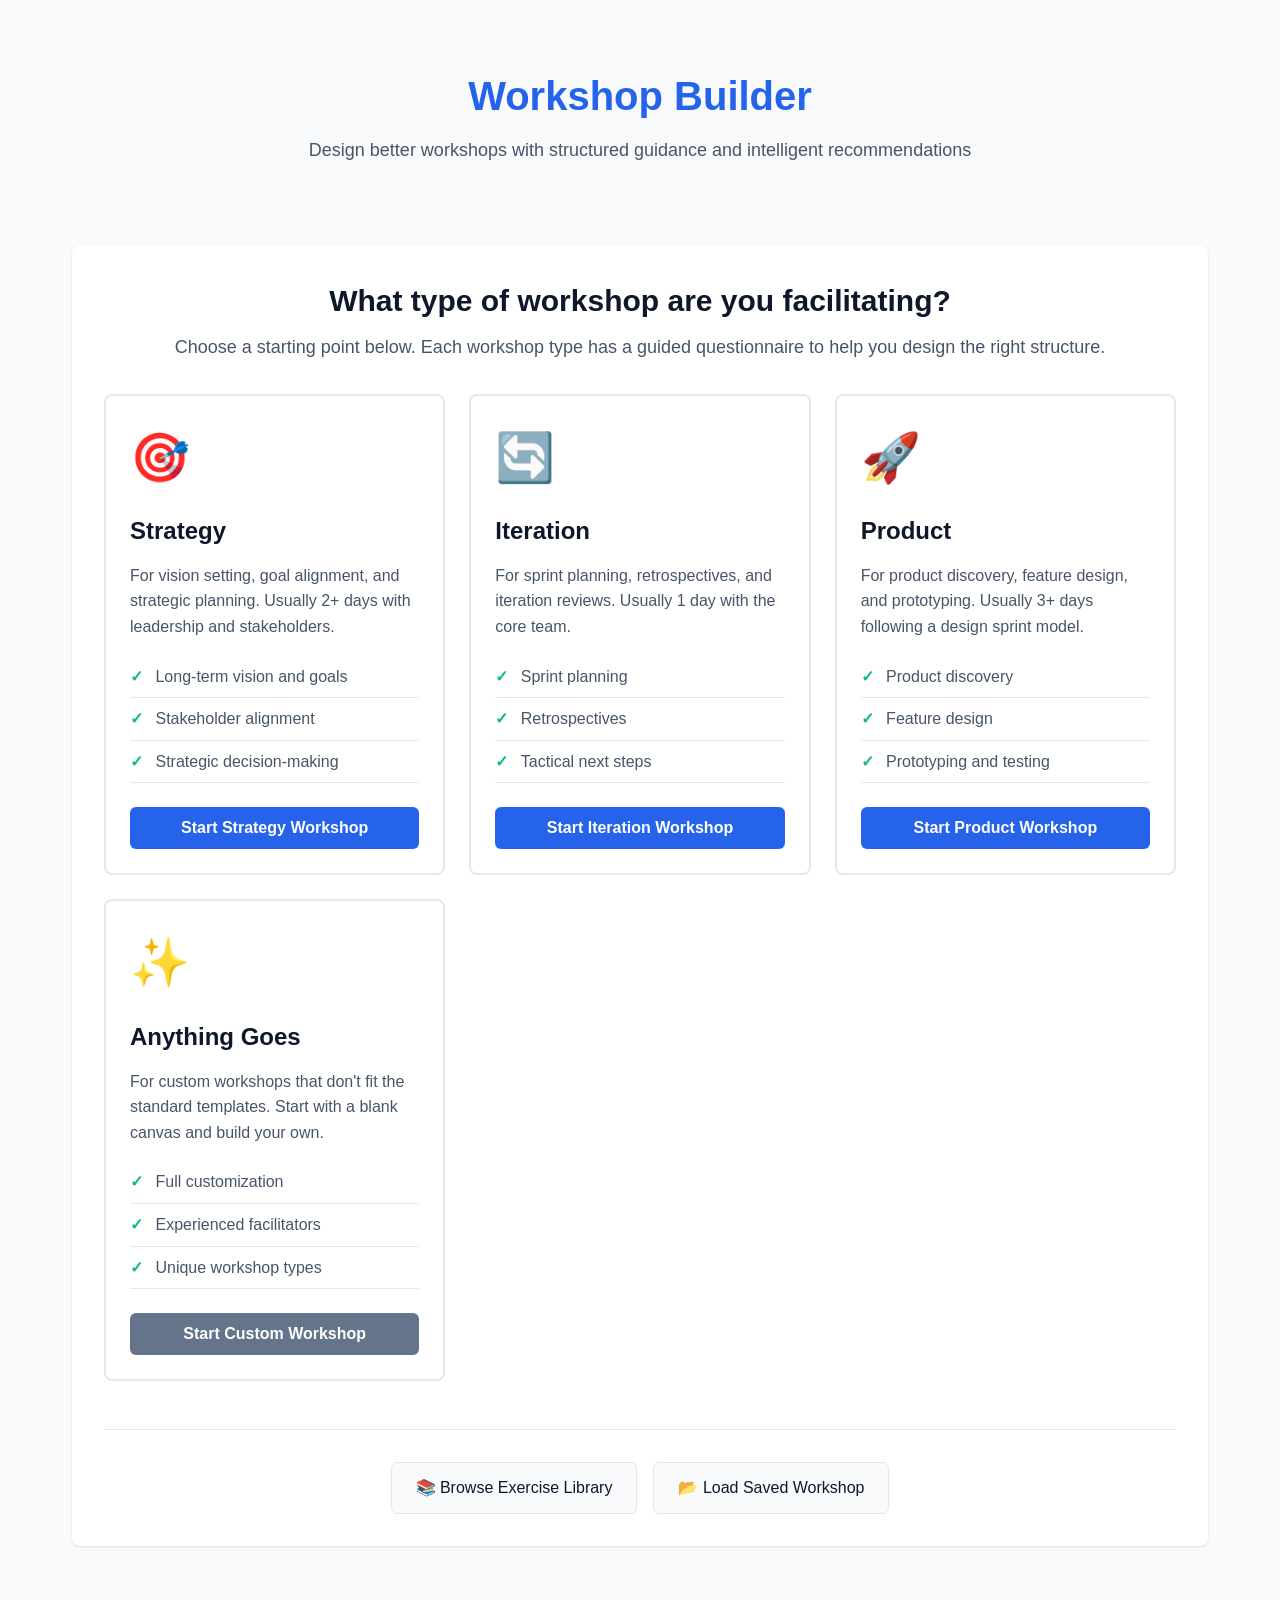
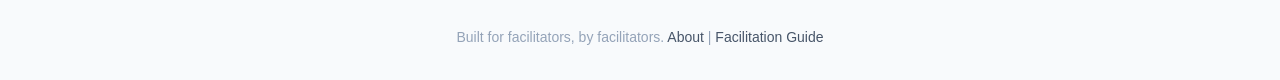
==== recommendation.html @ 7c008969 "Initial commit: Workshop Builder - Landing page with 4 workshop types (Strategy, Iteration, Product," ====
<!DOCTYPE html>
<html lang="en">
<head>
    <meta charset="UTF-8">
    <meta name="viewport" content="width=device-width, initial-scale=1.0">
    <title>Workshop Recommendation - Workshop Builder</title>
    <link rel="stylesheet" href="css/styles.css">
    <link rel="stylesheet" href="css/recommendation.css">
</head>
<body>
    <div class="container">
        <header>
            <h1>Your Workshop Recommendation</h1>
            <p class="subtitle">Based on your questionnaire responses</p>
        </header>

        <main>
            <!-- Warnings/Alerts Section -->
            <div id="alertsContainer"></div>

            <!-- Workshop Summary Card -->
            <section class="summary-card">
                <div class="summary-header">
                    <div class="workshop-icon" id="workshopIcon">🎯</div>
                    <div>
                        <h2 id="workshopTitle">Strategy Workshop</h2>
                        <p class="client-name" id="clientName"></p>
                    </div>
                </div>
                <div class="summary-details">
                    <div class="detail-item">
                        <span class="detail-label">Duration</span>
                        <span class="detail-value" id="durationValue">2 days, 8 hours total</span>
                    </div>
                    <div class="detail-item">
                        <span class="detail-label">Participants</span>
                        <span class="detail-value" id="participantsValue">8 people</span>
                    </div>
                    <div class="detail-item">
                        <span class="detail-label">Target Date</span>
                        <span class="detail-value" id="dateValue">TBD</span>
                    </div>
                </div>
            </section>

            <!-- Rationale Section -->
            <section class="rationale-section">
                <h3>📝 Why This Structure</h3>
                <div id="rationaleContent"></div>
            </section>

            <!-- Recommended Timeline -->
            <section class="timeline-section">
                <h3>🗓️ Recommended Timeline</h3>
                <div id="timelineContainer"></div>
            </section>

            <!-- 4C's Coverage -->
            <section class="coverage-section">
                <h3>✓ 4C's Coverage</h3>
                <p class="section-note">Every workshop should cover the 4C's: Collect, Choose, Create, Commit</p>
                <div class="coverage-grid">
                    <div class="coverage-item" data-phase="collect">
                        <div class="phase-icon">📥</div>
                        <h4>Collect</h4>
                        <p id="collectActivities">Loading...</p>
                    </div>
                    <div class="coverage-item" data-phase="choose">
                        <div class="phase-icon">🎯</div>
                        <h4>Choose</h4>
                        <p id="chooseActivities">Loading...</p>
                    </div>
                    <div class="coverage-item" data-phase="create">
                        <div class="phase-icon">✨</div>
                        <h4>Create</h4>
                        <p id="createActivities">Loading...</p>
                    </div>
                    <div class="coverage-item" data-phase="commit">
                        <div class="phase-icon">✅</div>
                        <h4>Commit</h4>
                        <p id="commitActivities">Loading...</p>
                    </div>
                </div>
            </section>

            <!-- Action Buttons -->
            <div class="action-buttons">
                <button class="btn-primary btn-large" onclick="acceptRecommendation()">
                    Build This Workshop →
                </button>
                <button class="btn-secondary" onclick="goBack()">
                    ← Adjust Questionnaire
                </button>
            </div>
        </main>

        <footer>
            <p><a href="index.html">← Start Over</a></p>
        </footer>
    </div>

    <script src="js/storage.js"></script>
    <script src="js/recommendation.js"></script>
</body>
</html>
---- css/styles.css ----
* {
    margin: 0;
    padding: 0;
    box-sizing: border-box;
}

:root {
    --primary: #2563eb;
    --primary-hover: #1d4ed8;
    --secondary: #64748b;
    --secondary-hover: #475569;
    --success: #10b981;
    --warning: #f59e0b;
    --danger: #ef4444;
    --bg-light: #f8fafc;
    --bg-white: #ffffff;
    --text-dark: #0f172a;
    --text-medium: #475569;
    --text-light: #94a3b8;
    --border: #e2e8f0;
    --shadow: 0 1px 3px 0 rgb(0 0 0 / 0.1), 0 1px 2px -1px rgb(0 0 0 / 0.1);
    --shadow-lg: 0 10px 15px -3px rgb(0 0 0 / 0.1), 0 4px 6px -4px rgb(0 0 0 / 0.1);
}

body {
    font-family: -apple-system, BlinkMacSystemFont, 'Segoe UI', Roboto, 'Helvetica Neue', Arial, sans-serif;
    line-height: 1.6;
    color: var(--text-dark);
    background-color: var(--bg-light);
}

.container {
    max-width: 1200px;
    margin: 0 auto;
    padding: 2rem;
}

header {
    text-align: center;
    margin-bottom: 3rem;
    padding: 2rem 0;
}

header h1 {
    font-size: 2.5rem;
    margin-bottom: 0.5rem;
    color: var(--primary);
}

.subtitle {
    font-size: 1.125rem;
    color: var(--text-medium);
}

main {
    background-color: var(--bg-white);
    padding: 2rem;
    border-radius: 0.5rem;
    box-shadow: var(--shadow);
}

.intro {
    text-align: center;
    margin-bottom: 2rem;
}

.intro h2 {
    font-size: 1.875rem;
    margin-bottom: 0.5rem;
}

.intro p {
    color: var(--text-medium);
    font-size: 1.125rem;
}

.workshop-types {
    display: grid;
    grid-template-columns: repeat(auto-fit, minmax(280px, 1fr));
    gap: 1.5rem;
    margin: 2rem 0;
}

.workshop-card {
    background: var(--bg-white);
    border: 2px solid var(--border);
    border-radius: 0.5rem;
    padding: 1.5rem;
    transition: all 0.2s ease;
    display: flex;
    flex-direction: column;
}

.workshop-card:hover {
    border-color: var(--primary);
    box-shadow: var(--shadow-lg);
    transform: translateY(-2px);
}

.card-icon {
    font-size: 3rem;
    margin-bottom: 1rem;
}

.workshop-card h3 {
    font-size: 1.5rem;
    margin-bottom: 0.75rem;
    color: var(--text-dark);
}

.workshop-card > p {
    color: var(--text-medium);
    margin-bottom: 1rem;
    flex-grow: 1;
}

.card-features {
    list-style: none;
    margin-bottom: 1.5rem;
}

.card-features li {
    padding: 0.5rem 0;
    color: var(--text-medium);
    border-bottom: 1px solid var(--border);
}

.card-features li:before {
    content: "✓ ";
    color: var(--success);
    font-weight: bold;
    margin-right: 0.5rem;
}

.btn-primary,
.btn-secondary {
    width: 100%;
    padding: 0.75rem 1.5rem;
    border: none;
    border-radius: 0.375rem;
    font-size: 1rem;
    font-weight: 600;
    cursor: pointer;
    transition: all 0.2s ease;
}

.btn-primary {
    background-color: var(--primary);
    color: white;
}

.btn-primary:hover {
    background-color: var(--primary-hover);
}

.btn-secondary {
    background-color: var(--secondary);
    color: white;
}

.btn-secondary:hover {
    background-color: var(--secondary-hover);
}

.secondary-actions {
    margin-top: 3rem;
    padding-top: 2rem;
    border-top: 1px solid var(--border);
}

.action-links {
    display: flex;
    gap: 1rem;
    justify-content: center;
    flex-wrap: wrap;
}

.link-button {
    display: inline-block;
    padding: 0.75rem 1.5rem;
    background-color: var(--bg-light);
    color: var(--text-dark);
    text-decoration: none;
    border-radius: 0.375rem;
    border: 1px solid var(--border);
    transition: all 0.2s ease;
}

.link-button:hover {
    background-color: var(--bg-white);
    border-color: var(--primary);
    color: var(--primary);
}

footer {
    text-align: center;
    margin-top: 3rem;
    padding-top: 2rem;
    color: var(--text-light);
    font-size: 0.875rem;
}

footer a {
    color: var(--text-medium);
    text-decoration: none;
}

footer a:hover {
    color: var(--primary);
    text-decoration: underline;
}
---- css/recommendation.css ----
/* Recommendation page styles */

.summary-card {
    background: linear-gradient(135deg, #667eea 0%, #764ba2 100%);
    color: white;
    padding: 2rem;
    border-radius: 0.5rem;
    margin-bottom: 2rem;
}

.summary-header {
    display: flex;
    align-items: center;
    gap: 1.5rem;
    margin-bottom: 1.5rem;
}

.workshop-icon {
    font-size: 4rem;
    background: rgba(255, 255, 255, 0.2);
    border-radius: 0.5rem;
    padding: 1rem;
    width: 80px;
    height: 80px;
    display: flex;
    align-items: center;
    justify-content: center;
}

.summary-header h2 {
    margin: 0;
    font-size: 2rem;
}

.client-name {
    margin: 0.25rem 0 0 0;
    opacity: 0.9;
    font-size: 1.125rem;
}

.summary-details {
    display: grid;
    grid-template-columns: repeat(auto-fit, minmax(200px, 1fr));
    gap: 1.5rem;
    padding-top: 1.5rem;
    border-top: 1px solid rgba(255, 255, 255, 0.3);
}

.detail-item {
    display: flex;
    flex-direction: column;
    gap: 0.25rem;
}

.detail-label {
    font-size: 0.875rem;
    opacity: 0.8;
    text-transform: uppercase;
    letter-spacing: 0.05em;
}

.detail-value {
    font-size: 1.25rem;
    font-weight: 600;
}

#alertsContainer {
    margin-bottom: 2rem;
}

.alert {
    padding: 1rem;
    border-radius: 0.375rem;
    margin-bottom: 1rem;
    border-left: 4px solid;
}

.alert-warning {
    background-color: #fffbeb;
    border-color: var(--warning);
    color: #92400e;
}

.alert-info {
    background-color: #eff6ff;
    border-color: var(--primary);
    color: #1e40af;
}

.alert-danger {
    background-color: #fef2f2;
    border-color: var(--danger);
    color: #991b1b;
}

.alert h4 {
    margin: 0 0 0.5rem 0;
    font-size: 1rem;
}

.alert p {
    margin: 0;
}

.rationale-section,
.timeline-section,
.coverage-section {
    margin-bottom: 2rem;
    padding: 1.5rem;
    background-color: var(--bg-light);
    border-radius: 0.5rem;
}

.rationale-section h3,
.timeline-section h3,
.coverage-section h3 {
    margin-bottom: 1rem;
    color: var(--text-dark);
}

.section-note {
    color: var(--text-medium);
    margin-bottom: 1.5rem;
    font-style: italic;
}

#rationaleContent p {
    margin-bottom: 1rem;
    line-height: 1.7;
}

.timeline-day {
    background-color: var(--bg-white);
    border: 2px solid var(--border);
    border-radius: 0.5rem;
    padding: 1.5rem;
    margin-bottom: 1rem;
}

.day-header {
    display: flex;
    justify-content: space-between;
    align-items: center;
    margin-bottom: 1rem;
    padding-bottom: 1rem;
    border-bottom: 2px solid var(--border);
}

.day-title {
    font-size: 1.25rem;
    font-weight: 600;
    color: var(--text-dark);
}

.day-duration {
    color: var(--text-medium);
    font-size: 0.875rem;
}

.activity-list {
    display: flex;
    flex-direction: column;
    gap: 0.75rem;
}

.activity-item {
    display: flex;
    align-items: center;
    gap: 1rem;
    padding: 0.75rem;
    background-color: var(--bg-light);
    border-radius: 0.375rem;
    border: 1px solid var(--border);
}

.activity-icon {
    font-size: 1.5rem;
    width: 40px;
    height: 40px;
    display: flex;
    align-items: center;
    justify-content: center;
    background-color: var(--bg-white);
    border-radius: 0.375rem;
}

.activity-info {
    flex: 1;
}

.activity-name {
    font-weight: 600;
    margin-bottom: 0.25rem;
}

.activity-phase {
    font-size: 0.875rem;
    color: var(--text-medium);
}

.activity-duration {
    font-weight: 600;
    color: var(--primary);
    min-width: 60px;
    text-align: right;
}

.activity-required {
    display: inline-block;
    padding: 0.25rem 0.5rem;
    background-color: #dcfce7;
    color: #166534;
    font-size: 0.75rem;
    font-weight: 600;
    border-radius: 0.25rem;
    text-transform: uppercase;
}

.coverage-grid {
    display: grid;
    grid-template-columns: repeat(auto-fit, minmax(200px, 1fr));
    gap: 1rem;
}

.coverage-item {
    background-color: var(--bg-white);
    border: 2px solid var(--border);
    border-radius: 0.5rem;
    padding: 1.5rem;
    text-align: center;
}

.coverage-item[data-complete="true"] {
    border-color: var(--success);
}

.coverage-item[data-complete="false"] {
    border-color: var(--danger);
}

.phase-icon {
    font-size: 2.5rem;
    margin-bottom: 0.5rem;
}

.coverage-item h4 {
    margin-bottom: 0.5rem;
    color: var(--text-dark);
}

.coverage-item p {
    color: var(--text-medium);
    font-size: 0.875rem;
    margin: 0;
}

.action-buttons {
    display: flex;
    gap: 1rem;
    justify-content: center;
    margin-top: 3rem;
    padding-top: 2rem;
    border-top: 1px solid var(--border);
}

.btn-large {
    padding: 1rem 2rem;
    font-size: 1.125rem;
}

@media (max-width: 768px) {
    .summary-details {
        grid-template-columns: 1fr;
    }

    .action-buttons {
        flex-direction: column-reverse;
    }

    .action-buttons button {
        width: 100%;
    }
}
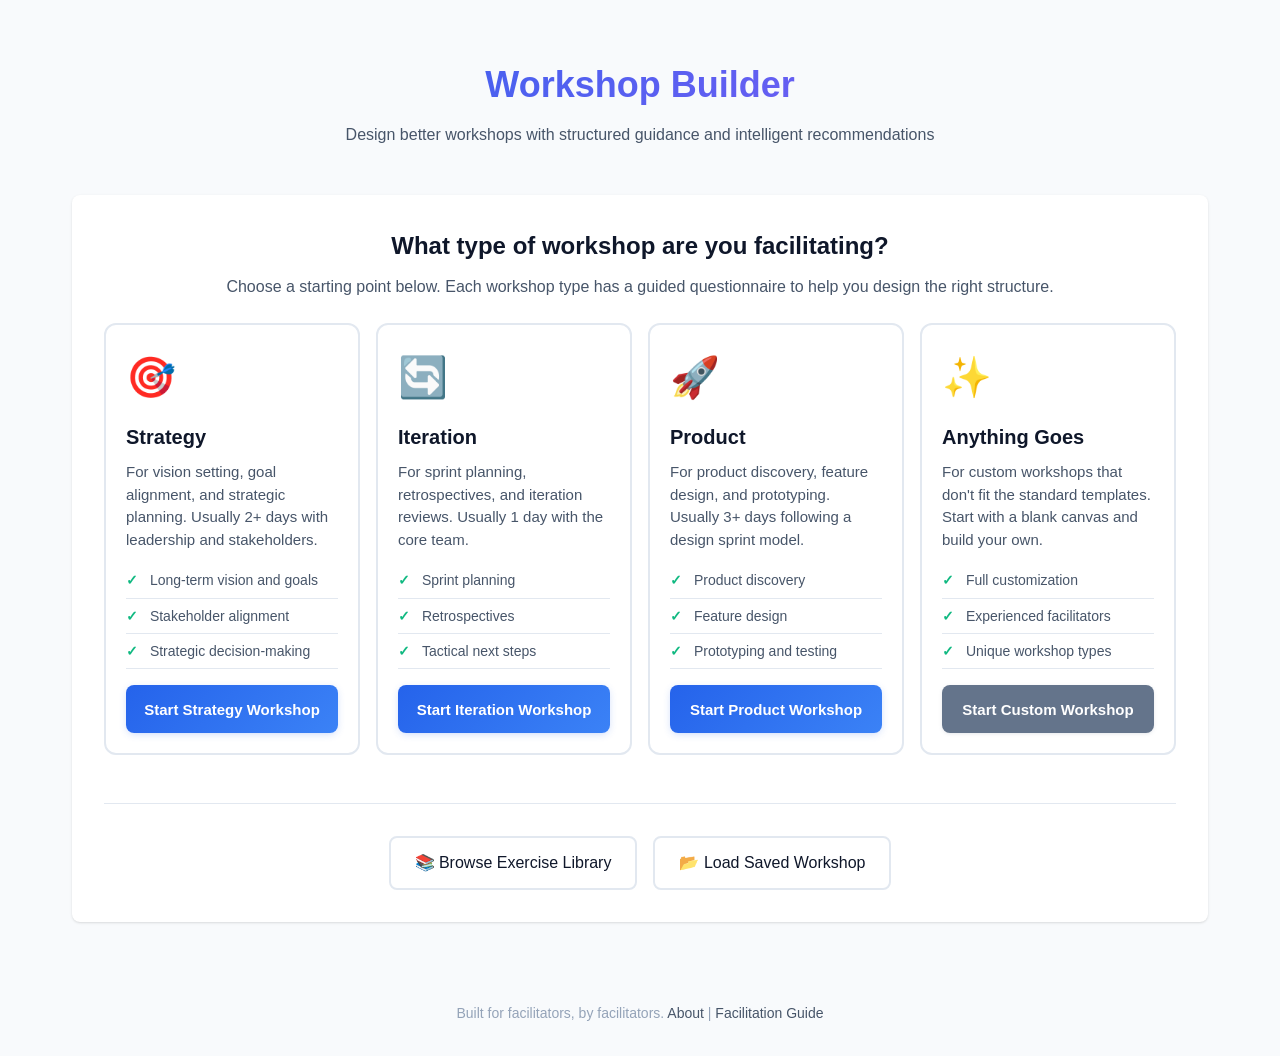
==== commit 221238ec: "Fix button order on recommendation page to follow standard UX pattern UX consistency fix: - Left but" ====
--- a/recommendation.html
+++ b/recommendation.html
@@ -85,11 +85,11 @@
 
             <!-- Action Buttons -->
             <div class="action-buttons">
+                <button class="btn-secondary" onclick="goBack()">
+                    ← Adjust Questionnaire
+                </button>
                 <button class="btn-primary btn-large" onclick="acceptRecommendation()">
                     Build This Workshop →
-                </button>
-                <button class="btn-secondary" onclick="goBack()">
-                    ← Adjust Questionnaire
                 </button>
             </div>
         </main>
--- a/css/styles.css
+++ b/css/styles.css
@@ -7,8 +7,10 @@
 :root {
     --primary: #2563eb;
     --primary-hover: #1d4ed8;
+    --primary-light: #3b82f6;
     --secondary: #64748b;
     --secondary-hover: #475569;
+    --accent: #8b5cf6;
     --success: #10b981;
     --warning: #f59e0b;
     --danger: #ef4444;
@@ -19,7 +21,34 @@
     --text-light: #94a3b8;
     --border: #e2e8f0;
     --shadow: 0 1px 3px 0 rgb(0 0 0 / 0.1), 0 1px 2px -1px rgb(0 0 0 / 0.1);
+    --shadow-md: 0 4px 6px -1px rgb(0 0 0 / 0.1), 0 2px 4px -2px rgb(0 0 0 / 0.1);
     --shadow-lg: 0 10px 15px -3px rgb(0 0 0 / 0.1), 0 4px 6px -4px rgb(0 0 0 / 0.1);
+    --shadow-xl: 0 20px 25px -5px rgb(0 0 0 / 0.1), 0 8px 10px -6px rgb(0 0 0 / 0.1);
+    --transition-fast: 150ms cubic-bezier(0.4, 0, 0.2, 1);
+    --transition-normal: 250ms cubic-bezier(0.4, 0, 0.2, 1);
+    --transition-slow: 350ms cubic-bezier(0.4, 0, 0.2, 1);
+}
+
+@keyframes slideInUp {
+    from {
+        opacity: 0;
+        transform: translateY(20px);
+    }
+    to {
+        opacity: 1;
+        transform: translateY(0);
+    }
+}
+
+@keyframes scaleIn {
+    from {
+        opacity: 0;
+        transform: scale(0.95);
+    }
+    to {
+        opacity: 1;
+        transform: scale(1);
+    }
 }
 
 body {
@@ -37,19 +66,25 @@
 
 header {
     text-align: center;
-    margin-bottom: 3rem;
-    padding: 2rem 0;
+    margin-bottom: 2rem;
+    padding: 1.5rem 0 1rem 0;
+    position: relative;
 }
 
 header h1 {
-    font-size: 2.5rem;
+    font-size: 2.25rem;
     margin-bottom: 0.5rem;
-    color: var(--primary);
+    background: linear-gradient(135deg, var(--primary) 0%, var(--accent) 100%);
+    -webkit-background-clip: text;
+    -webkit-text-fill-color: transparent;
+    background-clip: text;
+    animation: scaleIn var(--transition-slow) ease-out;
 }
 
 .subtitle {
-    font-size: 1.125rem;
-    color: var(--text-medium);
+    font-size: 1rem;
+    color: var(--text-medium);
+    animation: slideInUp var(--transition-slow) ease-out 100ms backwards;
 }
 
 main {
@@ -61,68 +96,113 @@
 
 .intro {
     text-align: center;
-    margin-bottom: 2rem;
+    margin-bottom: 1.5rem;
 }
 
 .intro h2 {
-    font-size: 1.875rem;
+    font-size: 1.5rem;
     margin-bottom: 0.5rem;
 }
 
 .intro p {
     color: var(--text-medium);
-    font-size: 1.125rem;
+    font-size: 1rem;
 }
 
 .workshop-types {
     display: grid;
-    grid-template-columns: repeat(auto-fit, minmax(280px, 1fr));
-    gap: 1.5rem;
-    margin: 2rem 0;
+    grid-template-columns: repeat(auto-fit, minmax(240px, 1fr));
+    gap: 1rem;
+    margin: 1.5rem 0;
 }
 
 .workshop-card {
     background: var(--bg-white);
     border: 2px solid var(--border);
-    border-radius: 0.5rem;
-    padding: 1.5rem;
-    transition: all 0.2s ease;
+    border-radius: 0.75rem;
+    padding: 1.25rem;
+    transition: all var(--transition-normal);
     display: flex;
     flex-direction: column;
+    position: relative;
+    overflow: hidden;
+    animation: slideInUp var(--transition-slow) ease-out backwards;
+}
+
+.workshop-card::before {
+    content: '';
+    position: absolute;
+    top: 0;
+    left: 0;
+    right: 0;
+    height: 3px;
+    background: linear-gradient(90deg, var(--primary), var(--accent));
+    transform: scaleX(0);
+    transform-origin: left;
+    transition: transform var(--transition-normal);
 }
 
 .workshop-card:hover {
-    border-color: var(--primary);
+    border-color: var(--primary-light);
     box-shadow: var(--shadow-lg);
     transform: translateY(-2px);
 }
 
+.workshop-card:hover::before {
+    transform: scaleX(1);
+}
+
+.workshop-card:nth-child(1) {
+    animation-delay: 0ms;
+}
+
+.workshop-card:nth-child(2) {
+    animation-delay: 75ms;
+}
+
+.workshop-card:nth-child(3) {
+    animation-delay: 150ms;
+}
+
+.workshop-card:nth-child(4) {
+    animation-delay: 225ms;
+}
+
 .card-icon {
-    font-size: 3rem;
-    margin-bottom: 1rem;
+    font-size: 2.5rem;
+    margin-bottom: 0.75rem;
+    display: inline-block;
+    transition: transform var(--transition-normal);
+}
+
+.workshop-card:hover .card-icon {
+    transform: scale(1.05);
 }
 
 .workshop-card h3 {
-    font-size: 1.5rem;
+    font-size: 1.25rem;
+    margin-bottom: 0.5rem;
+    color: var(--text-dark);
+}
+
+.workshop-card > p {
+    color: var(--text-medium);
     margin-bottom: 0.75rem;
-    color: var(--text-dark);
-}
-
-.workshop-card > p {
-    color: var(--text-medium);
-    margin-bottom: 1rem;
     flex-grow: 1;
+    font-size: 0.9375rem;
+    line-height: 1.5;
 }
 
 .card-features {
     list-style: none;
-    margin-bottom: 1.5rem;
+    margin-bottom: 1rem;
 }
 
 .card-features li {
-    padding: 0.5rem 0;
+    padding: 0.375rem 0;
     color: var(--text-medium);
     border-bottom: 1px solid var(--border);
+    font-size: 0.875rem;
 }
 
 .card-features li:before {
@@ -135,31 +215,53 @@
 .btn-primary,
 .btn-secondary {
     width: 100%;
-    padding: 0.75rem 1.5rem;
+    padding: 0.625rem 1rem;
     border: none;
-    border-radius: 0.375rem;
-    font-size: 1rem;
+    border-radius: 0.5rem;
+    font-size: 0.9375rem;
     font-weight: 600;
     cursor: pointer;
-    transition: all 0.2s ease;
+    transition: all var(--transition-fast);
+    position: relative;
+    overflow: hidden;
+    min-height: 48px;
+    display: flex;
+    align-items: center;
+    justify-content: center;
 }
 
 .btn-primary {
-    background-color: var(--primary);
+    background: linear-gradient(135deg, var(--primary) 0%, var(--primary-light) 100%);
     color: white;
+    box-shadow: 0 2px 8px -2px rgb(37 99 235 / 0.3);
 }
 
 .btn-primary:hover {
-    background-color: var(--primary-hover);
+    background: linear-gradient(135deg, var(--primary-hover) 0%, var(--primary) 100%);
+    box-shadow: 0 2px 8px -1px rgb(37 99 235 / 0.35);
+    transform: translateY(-1px);
+}
+
+.btn-primary:active {
+    transform: translateY(0);
+    box-shadow: 0 1px 4px -1px rgb(37 99 235 / 0.3);
 }
 
 .btn-secondary {
     background-color: var(--secondary);
     color: white;
+    box-shadow: 0 1px 4px -1px rgb(100 116 139 / 0.25);
 }
 
 .btn-secondary:hover {
     background-color: var(--secondary-hover);
+    box-shadow: 0 2px 8px -1px rgb(100 116 139 / 0.35);
+    transform: translateY(-1px);
+}
+
+.btn-secondary:active {
+    transform: translateY(0);
+    box-shadow: 0 1px 4px -1px rgb(100 116 139 / 0.25);
 }
 
 .secondary-actions {
@@ -178,18 +280,42 @@
 .link-button {
     display: inline-block;
     padding: 0.75rem 1.5rem;
-    background-color: var(--bg-light);
+    background-color: var(--bg-white);
     color: var(--text-dark);
     text-decoration: none;
-    border-radius: 0.375rem;
-    border: 1px solid var(--border);
-    transition: all 0.2s ease;
+    border-radius: 0.5rem;
+    border: 2px solid var(--border);
+    transition: all var(--transition-normal);
+    font-weight: 500;
+    position: relative;
+    overflow: hidden;
+}
+
+.link-button::before {
+    content: '';
+    position: absolute;
+    top: 0;
+    left: -100%;
+    width: 100%;
+    height: 100%;
+    background: linear-gradient(90deg, transparent, rgba(37, 99, 235, 0.1), transparent);
+    transition: left var(--transition-slow);
 }
 
 .link-button:hover {
     background-color: var(--bg-white);
     border-color: var(--primary);
     color: var(--primary);
+    box-shadow: var(--shadow-md);
+    transform: translateY(-2px);
+}
+
+.link-button:hover::before {
+    left: 100%;
+}
+
+.link-button:active {
+    transform: translateY(0) scale(0.98);
 }
 
 footer {
--- a/css/recommendation.css
+++ b/css/recommendation.css
@@ -4,8 +4,10 @@
     background: linear-gradient(135deg, #667eea 0%, #764ba2 100%);
     color: white;
     padding: 2rem;
-    border-radius: 0.5rem;
+    border-radius: 0.75rem;
     margin-bottom: 2rem;
+    box-shadow: var(--shadow-xl);
+    animation: slideInUp var(--transition-slow) ease-out;
 }
 
 .summary-header {
@@ -108,7 +110,21 @@
     margin-bottom: 2rem;
     padding: 1.5rem;
     background-color: var(--bg-light);
-    border-radius: 0.5rem;
+    border-radius: 0.75rem;
+    border: 1px solid var(--border);
+    animation: slideInUp var(--transition-slow) ease-out backwards;
+}
+
+.rationale-section {
+    animation-delay: 100ms;
+}
+
+.timeline-section {
+    animation-delay: 200ms;
+}
+
+.coverage-section {
+    animation-delay: 300ms;
 }
 
 .rationale-section h3,
@@ -132,9 +148,16 @@
 .timeline-day {
     background-color: var(--bg-white);
     border: 2px solid var(--border);
-    border-radius: 0.5rem;
+    border-radius: 0.75rem;
     padding: 1.5rem;
     margin-bottom: 1rem;
+    transition: all var(--transition-normal);
+}
+
+.timeline-day:hover {
+    border-color: var(--primary-light);
+    box-shadow: var(--shadow-md);
+    transform: translateX(4px);
 }
 
 .day-header {
@@ -169,8 +192,16 @@
     gap: 1rem;
     padding: 0.75rem;
     background-color: var(--bg-light);
-    border-radius: 0.375rem;
+    border-radius: 0.5rem;
     border: 1px solid var(--border);
+    transition: all var(--transition-normal);
+}
+
+.activity-item:hover {
+    background-color: var(--bg-white);
+    border-color: var(--primary-light);
+    transform: translateX(4px);
+    box-shadow: var(--shadow);
 }
 
 .activity-icon {
@@ -263,6 +294,10 @@
     border-top: 1px solid var(--border);
 }
 
+.action-buttons button {
+    min-height: 48px;
+}
+
 .btn-large {
     padding: 1rem 2rem;
     font-size: 1.125rem;
